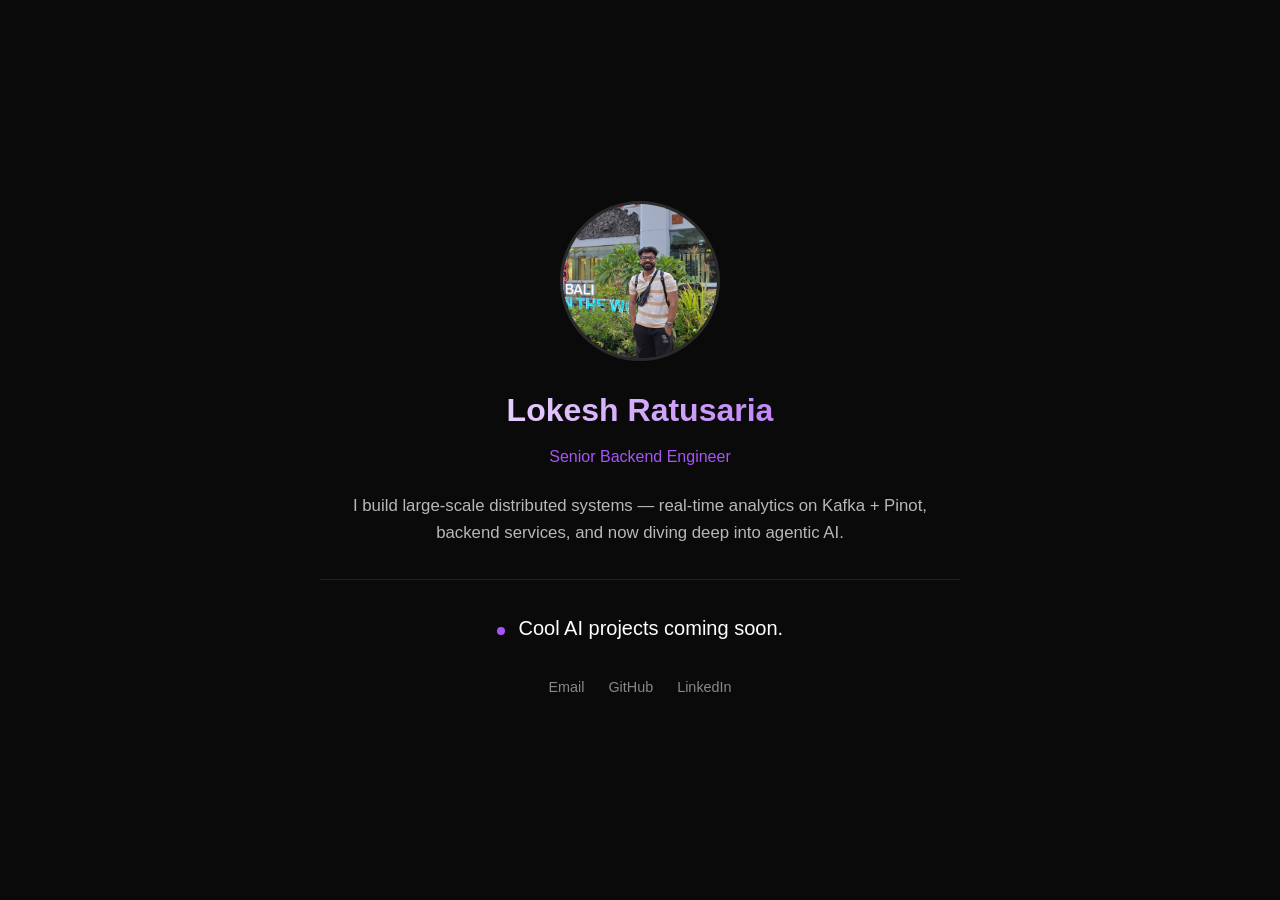
==== index.html @ 03af04ea "Introduction" ====
<!DOCTYPE html>
  <html lang="en">
  <head>
    <meta charset="UTF-8" />
    <meta name="viewport" content="width=device-width, initial-scale=1.0" />
    <title>Lokesh Ratusaria — thatsAI</title>
    <style>
      * { box-sizing: border-box; margin: 0; padding: 0; }
      body {
        font-family: -apple-system, BlinkMacSystemFont, "Segoe UI", sans-serif;
        background: #0a0a0a;
        color: #e8e8e8;
        min-height: 100vh;
        display: flex;
        align-items: center;
        justify-content: center;
        padding: 2rem;
        line-height: 1.6;
      }
      .container {
        max-width: 640px;
        text-align: center;
      }
      .photo {
        width: 160px;
        height: 160px;
        border-radius: 50%;
        object-fit: cover;
        border: 3px solid #2a2a2a;
        margin: 0 auto 1.5rem;
        display: block;
      }
      h1 {
        font-size: 2rem;
        font-weight: 600;
        margin-bottom: 0.5rem;  
        background: linear-gradient(90deg, #fff, #a855f7);
        -webkit-background-clip: text;
        -webkit-text-fill-color: transparent;
        background-clip: text;
      }
      .role {
        color: #a855f7;
        font-size: 1rem;
        margin-bottom: 1.5rem;
      }
      .bio {
        color: #b8b8b8;
        font-size: 1.05rem;
        margin-bottom: 2rem;
      }
      .tagline {
        font-size: 1.25rem;
        color: #fff;
        margin-top: 2rem;
        padding-top: 2rem;
        border-top: 1px solid #222;
      }
      .pulse { 
        display: inline-block;
        width: 8px;
        height: 8px;
        background: #a855f7;
        border-radius: 50%;
        margin-right: 8px;
        animation: pulse 1.5s ease-in-out infinite;
      }
      @keyframes pulse {
        0%, 100% { opacity: 1; transform: scale(1); }
        50% { opacity: 0.5; transform: scale(1.3); }
      }
      .links {
        margin-top: 2rem;
        display: flex;
        gap: 1.5rem;
        justify-content: center;
      }
      .links a {
        color: #888;
        text-decoration: none;
        font-size: 0.9rem;
        transition: color 0.2s;
      }
      .links a:hover { color: #a855f7; }
    </style>
  </head>
  <body>    
    <div class="container">
      <img src="photo.jpg" alt="Lokesh Ratusaria" class="photo" />
      <h1>Lokesh Ratusaria</h1>
      <p class="role">Senior Backend Engineer</p>
      <p class="bio">
        I build large-scale distributed systems — real-time analytics on Kafka + Pinot,
        backend services, and now diving deep into agentic AI.
      </p>
      <div class="tagline">
        <span class="pulse"></span>
        Cool AI projects coming soon.
      </div>
      <div class="links">
        <a href="mailto:lokeshr@thatsai.in">Email</a>
        <a href="https://github.com/Lokesh97" target="_blank">GitHub</a>
        <a href="https://www.linkedin.com/in/lokesh-r-373656133/" target="_blank">LinkedIn</a>
      </div>
    </div>
  </body>   
  </html>
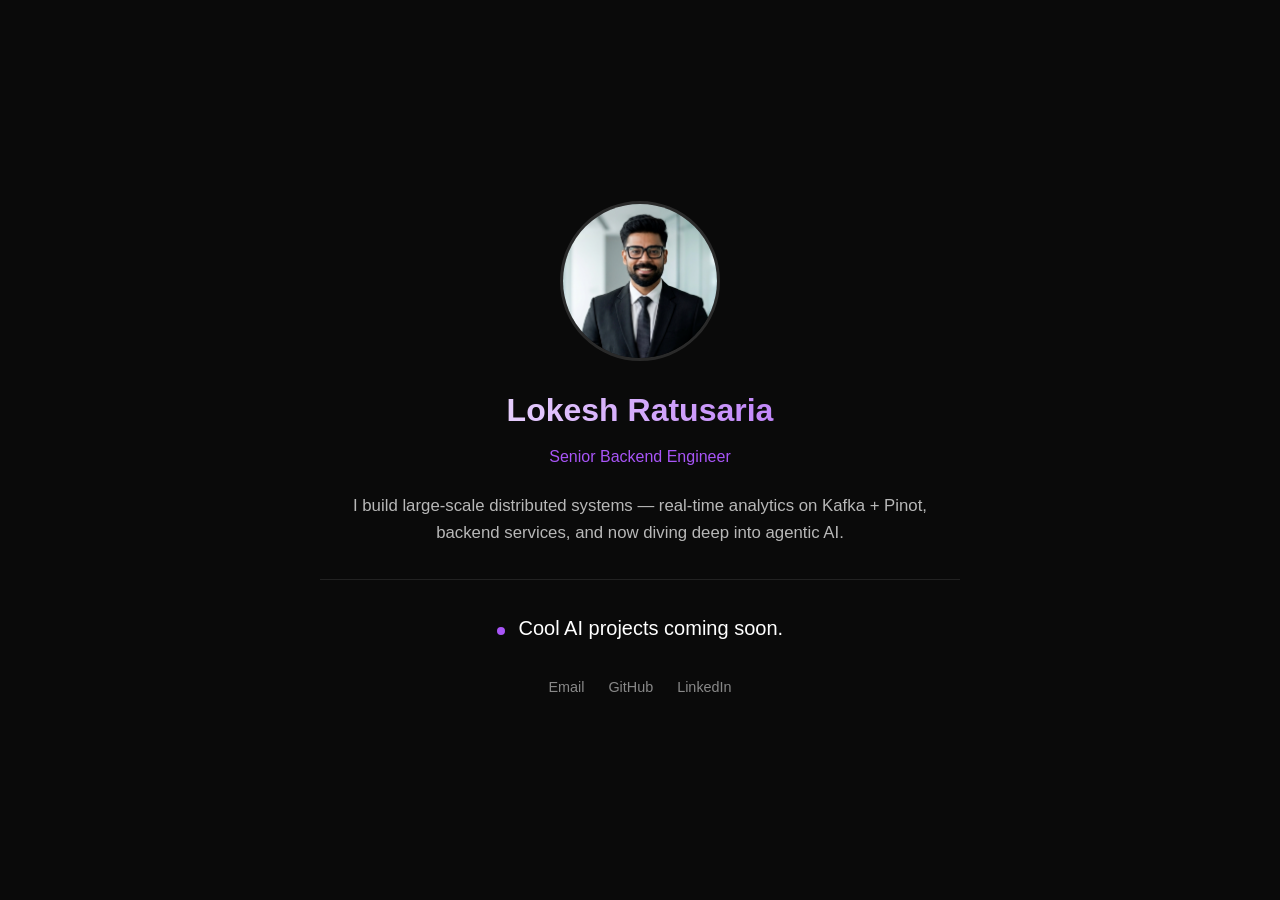
==== commit 8d2fc71d: "Updated profile pic and index file" ====
--- a/index.html
+++ b/index.html
@@ -86,7 +86,7 @@
   </head>
   <body>    
     <div class="container">
-      <img src="photo.jpg" alt="Lokesh Ratusaria" class="photo" />
+      <img src="photo.png" alt="Lokesh Ratusaria" class="photo" />
       <h1>Lokesh Ratusaria</h1>
       <p class="role">Senior Backend Engineer</p>
       <p class="bio">
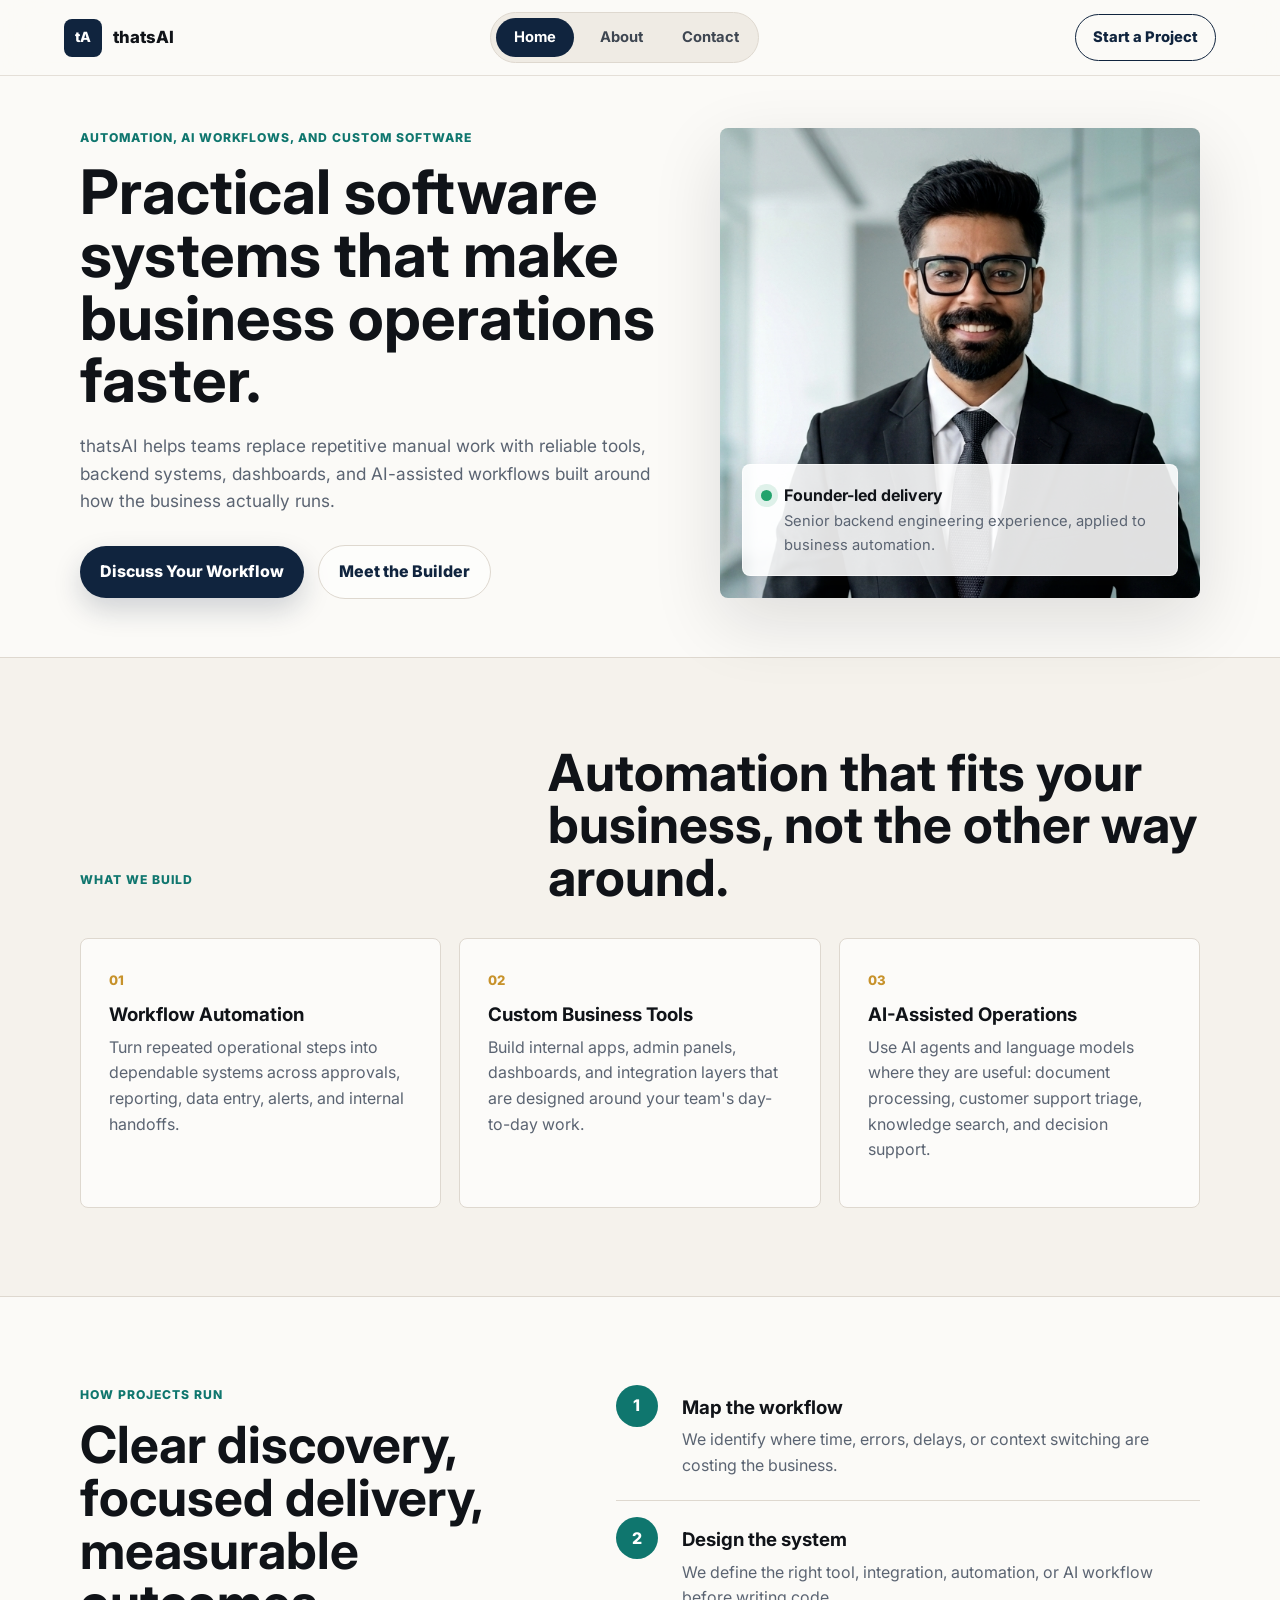
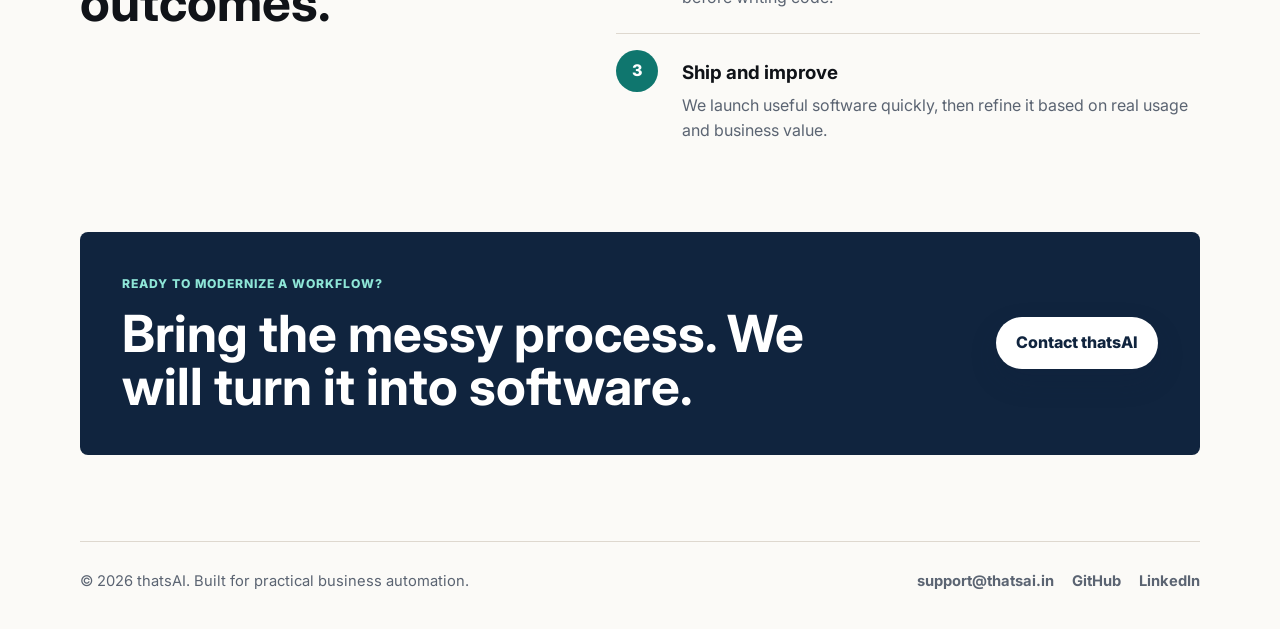
==== commit c11f1170: "Redesign site for software solutions business" ====
--- a/index.html
+++ b/index.html
@@ -1,107 +1,127 @@
 <!DOCTYPE html>
-  <html lang="en">
-  <head>
-    <meta charset="UTF-8" />
-    <meta name="viewport" content="width=device-width, initial-scale=1.0" />
-    <title>Lokesh Ratusaria — thatsAI</title>
-    <style>
-      * { box-sizing: border-box; margin: 0; padding: 0; }
-      body {
-        font-family: -apple-system, BlinkMacSystemFont, "Segoe UI", sans-serif;
-        background: #0a0a0a;
-        color: #e8e8e8;
-        min-height: 100vh;
-        display: flex;
-        align-items: center;
-        justify-content: center;
-        padding: 2rem;
-        line-height: 1.6;
-      }
-      .container {
-        max-width: 640px;
-        text-align: center;
-      }
-      .photo {
-        width: 160px;
-        height: 160px;
-        border-radius: 50%;
-        object-fit: cover;
-        border: 3px solid #2a2a2a;
-        margin: 0 auto 1.5rem;
-        display: block;
-      }
-      h1 {
-        font-size: 2rem;
-        font-weight: 600;
-        margin-bottom: 0.5rem;  
-        background: linear-gradient(90deg, #fff, #a855f7);
-        -webkit-background-clip: text;
-        -webkit-text-fill-color: transparent;
-        background-clip: text;
-      }
-      .role {
-        color: #a855f7;
-        font-size: 1rem;
-        margin-bottom: 1.5rem;
-      }
-      .bio {
-        color: #b8b8b8;
-        font-size: 1.05rem;
-        margin-bottom: 2rem;
-      }
-      .tagline {
-        font-size: 1.25rem;
-        color: #fff;
-        margin-top: 2rem;
-        padding-top: 2rem;
-        border-top: 1px solid #222;
-      }
-      .pulse { 
-        display: inline-block;
-        width: 8px;
-        height: 8px;
-        background: #a855f7;
-        border-radius: 50%;
-        margin-right: 8px;
-        animation: pulse 1.5s ease-in-out infinite;
-      }
-      @keyframes pulse {
-        0%, 100% { opacity: 1; transform: scale(1); }
-        50% { opacity: 0.5; transform: scale(1.3); }
-      }
-      .links {
-        margin-top: 2rem;
-        display: flex;
-        gap: 1.5rem;
-        justify-content: center;
-      }
-      .links a {
-        color: #888;
-        text-decoration: none;
-        font-size: 0.9rem;
-        transition: color 0.2s;
-      }
-      .links a:hover { color: #a855f7; }
-    </style>
-  </head>
-  <body>    
-    <div class="container">
-      <img src="photo.png" alt="Lokesh Ratusaria" class="photo" />
-      <h1>Lokesh Ratusaria</h1>
-      <p class="role">Senior Backend Engineer</p>
-      <p class="bio">
-        I build large-scale distributed systems — real-time analytics on Kafka + Pinot,
-        backend services, and now diving deep into agentic AI.
-      </p>
-      <div class="tagline">
-        <span class="pulse"></span>
-        Cool AI projects coming soon.
+<html lang="en">
+<head>
+  <meta charset="UTF-8" />
+  <meta name="viewport" content="width=device-width, initial-scale=1.0" />
+  <meta name="description" content="thatsAI builds automation systems, AI-assisted workflows, and custom software tools for growing businesses." />
+  <title>thatsAI | Automation and Software Solutions</title>
+  <link rel="preconnect" href="https://fonts.googleapis.com" />
+  <link rel="preconnect" href="https://fonts.gstatic.com" crossorigin />
+  <link href="https://fonts.googleapis.com/css2?family=Inter:wght@400;500;600;700;800&display=swap" rel="stylesheet" />
+  <link rel="stylesheet" href="styles.css" />
+</head>
+<body>
+  <header class="site-header">
+    <a class="brand" href="index.html" aria-label="thatsAI home">
+      <span class="brand-mark">tA</span>
+      <span>thatsAI</span>
+    </a>
+    <nav class="nav-links" aria-label="Primary navigation">
+      <a href="index.html" aria-current="page">Home</a>
+      <a href="about.html">About</a>
+      <a href="contact.html">Contact</a>
+    </nav>
+    <a class="header-cta" href="contact.html">Start a Project</a>
+  </header>
+
+  <main>
+    <section class="hero">
+      <div class="hero-copy">
+        <p class="eyebrow">Automation, AI workflows, and custom software</p>
+        <h1>Practical software systems that make business operations faster.</h1>
+        <p class="hero-text">
+          thatsAI helps teams replace repetitive manual work with reliable tools,
+          backend systems, dashboards, and AI-assisted workflows built around how
+          the business actually runs.
+        </p>
+        <div class="hero-actions">
+          <a class="button primary" href="contact.html">Discuss Your Workflow</a>
+          <a class="button secondary" href="about.html">Meet the Builder</a>
+        </div>
       </div>
-      <div class="links">
-        <a href="mailto:lokeshr@thatsai.in">Email</a>
-        <a href="https://github.com/Lokesh97" target="_blank">GitHub</a>
-        <a href="https://www.linkedin.com/in/lokesh-r-373656133/" target="_blank">LinkedIn</a>
+
+      <div class="hero-visual" aria-label="Professional portrait of Lokesh Ratusaria">
+        <img src="photo.png" alt="Lokesh Ratusaria" />
+        <div class="signal-panel">
+          <span class="status-dot"></span>
+          <div>
+            <strong>Founder-led delivery</strong>
+            <span>Senior backend engineering experience, applied to business automation.</span>
+          </div>
+        </div>
       </div>
+    </section>
+
+    <section class="section band">
+      <div class="section-heading">
+        <p class="eyebrow">What we build</p>
+        <h2>Automation that fits your business, not the other way around.</h2>
+      </div>
+      <div class="service-grid">
+        <article class="service-card">
+          <span class="service-number">01</span>
+          <h3>Workflow Automation</h3>
+          <p>Turn repeated operational steps into dependable systems across approvals, reporting, data entry, alerts, and internal handoffs.</p>
+        </article>
+        <article class="service-card">
+          <span class="service-number">02</span>
+          <h3>Custom Business Tools</h3>
+          <p>Build internal apps, admin panels, dashboards, and integration layers that are designed around your team&apos;s day-to-day work.</p>
+        </article>
+        <article class="service-card">
+          <span class="service-number">03</span>
+          <h3>AI-Assisted Operations</h3>
+          <p>Use AI agents and language models where they are useful: document processing, customer support triage, knowledge search, and decision support.</p>
+        </article>
+      </div>
+    </section>
+
+    <section class="section split">
+      <div>
+        <p class="eyebrow">How projects run</p>
+        <h2>Clear discovery, focused delivery, measurable outcomes.</h2>
+      </div>
+      <div class="process-list">
+        <article>
+          <span>1</span>
+          <div>
+            <h3>Map the workflow</h3>
+            <p>We identify where time, errors, delays, or context switching are costing the business.</p>
+          </div>
+        </article>
+        <article>
+          <span>2</span>
+          <div>
+            <h3>Design the system</h3>
+            <p>We define the right tool, integration, automation, or AI workflow before writing code.</p>
+          </div>
+        </article>
+        <article>
+          <span>3</span>
+          <div>
+            <h3>Ship and improve</h3>
+            <p>We launch useful software quickly, then refine it based on real usage and business value.</p>
+          </div>
+        </article>
+      </div>
+    </section>
+
+    <section class="cta-section">
+      <div>
+        <p class="eyebrow">Ready to modernize a workflow?</p>
+        <h2>Bring the messy process. We will turn it into software.</h2>
+      </div>
+      <a class="button primary light" href="contact.html">Contact thatsAI</a>
+    </section>
+  </main>
+
+  <footer class="site-footer">
+    <span>&copy; 2026 thatsAI. Built for practical business automation.</span>
+    <div>
+      <a href="mailto:support@thatsai.in">support@thatsai.in</a>
+      <a href="https://github.com/Lokesh97" target="_blank" rel="noreferrer">GitHub</a>
+      <a href="https://www.linkedin.com/in/lokesh-r-373656133/" target="_blank" rel="noreferrer">LinkedIn</a>
     </div>
-  </body>   
-  </html>+  </footer>
+</body>
+</html>
--- a/styles.css
+++ b/styles.css
@@ -0,0 +1,597 @@
+:root {
+  --ink: #101318;
+  --muted: #5b6472;
+  --soft: #f5f2ec;
+  --paper: #fbfaf7;
+  --line: #ded8cf;
+  --navy: #10243e;
+  --teal: #0f766e;
+  --green: #23a36d;
+  --gold: #c7922b;
+  --white: #ffffff;
+  --shadow: 0 24px 70px rgba(16, 19, 24, 0.12);
+}
+
+* {
+  box-sizing: border-box;
+}
+
+body {
+  margin: 0;
+  font-family: "Inter", -apple-system, BlinkMacSystemFont, "Segoe UI", sans-serif;
+  color: var(--ink);
+  background: var(--paper);
+  line-height: 1.6;
+}
+
+a {
+  color: inherit;
+}
+
+.site-header {
+  position: sticky;
+  top: 0;
+  z-index: 10;
+  display: flex;
+  align-items: center;
+  justify-content: space-between;
+  gap: 24px;
+  min-height: 76px;
+  padding: 0 5vw;
+  background: rgba(251, 250, 247, 0.9);
+  border-bottom: 1px solid rgba(222, 216, 207, 0.78);
+  backdrop-filter: blur(18px);
+}
+
+.brand,
+.nav-links,
+.hero-actions,
+.site-footer div {
+  display: flex;
+  align-items: center;
+}
+
+.brand {
+  gap: 11px;
+  font-size: 1.05rem;
+  font-weight: 800;
+  text-decoration: none;
+  letter-spacing: 0;
+}
+
+.brand-mark {
+  display: inline-grid;
+  width: 38px;
+  height: 38px;
+  place-items: center;
+  border-radius: 8px;
+  color: var(--white);
+  background: var(--navy);
+  font-size: 0.88rem;
+  font-weight: 800;
+}
+
+.nav-links {
+  gap: 8px;
+  padding: 5px;
+  background: #efebe4;
+  border: 1px solid var(--line);
+  border-radius: 999px;
+}
+
+.nav-links a,
+.header-cta,
+.button,
+.site-footer a {
+  text-decoration: none;
+}
+
+.nav-links a {
+  min-width: 78px;
+  padding: 8px 14px;
+  border-radius: 999px;
+  color: #3e4651;
+  font-size: 0.92rem;
+  font-weight: 700;
+  text-align: center;
+}
+
+.nav-links a[aria-current="page"] {
+  color: var(--white);
+  background: var(--navy);
+}
+
+.header-cta {
+  padding: 11px 17px;
+  border: 1px solid var(--navy);
+  border-radius: 999px;
+  color: var(--navy);
+  font-size: 0.92rem;
+  font-weight: 800;
+}
+
+.hero,
+.page-hero,
+.section,
+.cta-section,
+.site-footer {
+  width: min(1120px, 90vw);
+  margin: 0 auto;
+}
+
+.hero {
+  display: grid;
+  grid-template-columns: minmax(0, 1.1fr) minmax(340px, 0.9fr);
+  gap: 54px;
+  align-items: center;
+  padding: 52px 0 58px;
+}
+
+.hero-copy h1,
+.page-hero h1 {
+  max-width: 780px;
+  margin: 0;
+  font-size: clamp(2.7rem, 4.8vw, 4.05rem);
+  line-height: 1.02;
+  letter-spacing: 0;
+}
+
+.eyebrow {
+  margin: 0 0 14px;
+  color: var(--teal);
+  font-size: 0.76rem;
+  font-weight: 800;
+  letter-spacing: 0.08em;
+  text-transform: uppercase;
+}
+
+.hero-text,
+.page-hero p,
+.rich-copy p {
+  max-width: 670px;
+  color: var(--muted);
+  font-size: 1.08rem;
+}
+
+.hero-text {
+  margin: 20px 0 0;
+}
+
+.hero-actions {
+  flex-wrap: wrap;
+  gap: 14px;
+  margin-top: 30px;
+}
+
+.button {
+  display: inline-flex;
+  align-items: center;
+  justify-content: center;
+  min-height: 48px;
+  padding: 13px 20px;
+  border-radius: 999px;
+  font-weight: 800;
+}
+
+.button.primary {
+  color: var(--white);
+  background: var(--navy);
+  box-shadow: 0 12px 28px rgba(16, 36, 62, 0.18);
+}
+
+.button.primary.light {
+  color: var(--navy);
+  background: var(--white);
+}
+
+.button.secondary {
+  color: var(--navy);
+  border: 1px solid var(--line);
+  background: rgba(255, 255, 255, 0.48);
+}
+
+.hero-visual {
+  position: relative;
+  min-height: 470px;
+  overflow: hidden;
+  border-radius: 8px;
+  background: var(--soft);
+  box-shadow: var(--shadow);
+}
+
+.hero-visual img {
+  width: 100%;
+  height: 100%;
+  min-height: 470px;
+  object-fit: cover;
+  object-position: center top;
+  display: block;
+}
+
+.signal-panel,
+.contact-panel {
+  border: 1px solid rgba(255, 255, 255, 0.58);
+  border-radius: 8px;
+  background: rgba(255, 255, 255, 0.88);
+  box-shadow: 0 18px 40px rgba(16, 19, 24, 0.16);
+}
+
+.signal-panel {
+  position: absolute;
+  right: 22px;
+  bottom: 22px;
+  left: 22px;
+  display: flex;
+  gap: 12px;
+  align-items: flex-start;
+  padding: 18px;
+}
+
+.signal-panel strong,
+.signal-panel span {
+  display: block;
+}
+
+.signal-panel strong {
+  margin-bottom: 2px;
+}
+
+.signal-panel span {
+  color: var(--muted);
+  font-size: 0.92rem;
+}
+
+.status-dot {
+  flex: 0 0 auto;
+  width: 11px;
+  height: 11px;
+  margin-top: 7px;
+  border-radius: 999px;
+  background: var(--green);
+  box-shadow: 0 0 0 6px rgba(35, 163, 109, 0.14);
+}
+
+.section {
+  padding: 88px 0;
+}
+
+.band {
+  width: 100%;
+  max-width: none;
+  padding-right: 5vw;
+  padding-left: 5vw;
+  background: var(--soft);
+  border-top: 1px solid var(--line);
+  border-bottom: 1px solid var(--line);
+}
+
+.band > * {
+  width: min(1120px, 100%);
+  margin-right: auto;
+  margin-left: auto;
+}
+
+.section-heading {
+  display: grid;
+  grid-template-columns: 0.8fr 1.2fr;
+  gap: 34px;
+  align-items: end;
+  margin-bottom: 34px;
+}
+
+.section-heading h2,
+.split h2,
+.cta-section h2 {
+  margin: 0;
+  font-size: clamp(2rem, 4vw, 3.45rem);
+  line-height: 1.03;
+  letter-spacing: 0;
+}
+
+.service-grid,
+.values-grid,
+.contact-grid {
+  display: grid;
+  gap: 18px;
+}
+
+.service-grid {
+  grid-template-columns: repeat(3, minmax(0, 1fr));
+}
+
+.service-card,
+.values-grid article,
+.contact-card {
+  border: 1px solid var(--line);
+  border-radius: 8px;
+  background: rgba(255, 255, 255, 0.72);
+}
+
+.service-card {
+  min-height: 270px;
+  padding: 28px;
+}
+
+.service-number {
+  color: var(--gold);
+  font-size: 0.82rem;
+  font-weight: 800;
+}
+
+.service-card h3,
+.values-grid h3,
+.contact-card h2,
+.process-list h3 {
+  margin: 12px 0 8px;
+  line-height: 1.2;
+}
+
+.service-card p,
+.values-grid p,
+.contact-card li,
+.process-list p {
+  color: var(--muted);
+}
+
+.service-card p,
+.values-grid p,
+.process-list p {
+  margin: 0;
+}
+
+.split {
+  display: grid;
+  grid-template-columns: 0.9fr 1.1fr;
+  gap: 58px;
+  align-items: start;
+}
+
+.process-list {
+  display: grid;
+  gap: 16px;
+}
+
+.process-list article {
+  display: grid;
+  grid-template-columns: 48px 1fr;
+  gap: 18px;
+  padding-bottom: 22px;
+  border-bottom: 1px solid var(--line);
+}
+
+.process-list article:last-child {
+  padding-bottom: 0;
+  border-bottom: 0;
+}
+
+.process-list article > span {
+  display: grid;
+  width: 42px;
+  height: 42px;
+  place-items: center;
+  border-radius: 50%;
+  color: var(--white);
+  background: var(--teal);
+  font-weight: 800;
+}
+
+.cta-section {
+  display: flex;
+  align-items: center;
+  justify-content: space-between;
+  gap: 34px;
+  margin-bottom: 86px;
+  padding: 42px;
+  border-radius: 8px;
+  color: var(--white);
+  background: var(--navy);
+}
+
+.cta-section .eyebrow {
+  color: #8ee6d7;
+}
+
+.cta-section h2 {
+  max-width: 760px;
+}
+
+.site-footer {
+  display: flex;
+  align-items: center;
+  justify-content: space-between;
+  gap: 24px;
+  padding: 28px 0 36px;
+  color: var(--muted);
+  border-top: 1px solid var(--line);
+  font-size: 0.92rem;
+}
+
+.site-footer div {
+  flex-wrap: wrap;
+  gap: 18px;
+}
+
+.site-footer a {
+  font-weight: 700;
+}
+
+.page-hero {
+  display: grid;
+  grid-template-columns: minmax(0, 1.18fr) minmax(280px, 0.82fr);
+  gap: 46px;
+  align-items: center;
+  padding: 82px 0 74px;
+}
+
+.page-hero h1 {
+  font-size: clamp(2.5rem, 6vw, 5rem);
+}
+
+.portrait-card {
+  width: 100%;
+  aspect-ratio: 4 / 4.35;
+  object-fit: cover;
+  object-position: center top;
+  border-radius: 8px;
+  box-shadow: var(--shadow);
+}
+
+.rich-copy p {
+  margin-top: 0;
+}
+
+.values-grid {
+  grid-template-columns: repeat(4, minmax(0, 1fr));
+}
+
+.values-grid article {
+  padding: 24px;
+}
+
+.contact-hero {
+  grid-template-columns: minmax(0, 1fr) 380px;
+}
+
+.contact-panel {
+  padding: 28px;
+  background: var(--white);
+}
+
+.contact-panel h2 {
+  margin: 14px 0 10px;
+}
+
+.contact-panel a {
+  color: var(--teal);
+  font-weight: 800;
+}
+
+.contact-panel p {
+  margin-bottom: 0;
+  font-size: 0.98rem;
+}
+
+.contact-grid {
+  grid-template-columns: repeat(2, minmax(0, 1fr));
+}
+
+.contact-card {
+  padding: 30px;
+}
+
+.contact-card ul {
+  margin: 16px 0 0;
+  padding-left: 20px;
+}
+
+.contact-card li + li {
+  margin-top: 10px;
+}
+
+@media (max-width: 900px) {
+  .site-header {
+    position: static;
+    flex-wrap: wrap;
+    justify-content: center;
+    padding-top: 16px;
+    padding-bottom: 16px;
+  }
+
+  .brand {
+    width: 100%;
+    justify-content: center;
+  }
+
+  .header-cta {
+    display: none;
+  }
+
+  .hero,
+  .page-hero,
+  .split,
+  .section-heading,
+  .contact-hero {
+    grid-template-columns: 1fr;
+  }
+
+  .hero {
+    min-height: 0;
+    padding-top: 48px;
+  }
+
+  .hero-visual,
+  .hero-visual img {
+    min-height: 460px;
+  }
+
+  .service-grid,
+  .values-grid,
+  .contact-grid {
+    grid-template-columns: 1fr;
+  }
+
+  .cta-section,
+  .site-footer {
+    align-items: flex-start;
+    flex-direction: column;
+  }
+}
+
+@media (max-width: 560px) {
+  .site-header {
+    gap: 14px;
+  }
+
+  .nav-links {
+    width: 100%;
+    justify-content: space-between;
+    gap: 4px;
+  }
+
+  .nav-links a {
+    min-width: 0;
+    flex: 1;
+    padding-right: 8px;
+    padding-left: 8px;
+  }
+
+  .hero,
+  .page-hero,
+  .section {
+    width: min(100% - 34px, 1120px);
+  }
+
+  .hero-copy h1,
+  .page-hero h1 {
+    font-size: 2.55rem;
+  }
+
+  .hero-visual,
+  .hero-visual img {
+    min-height: 390px;
+  }
+
+  .hero-actions,
+  .hero-actions .button,
+  .cta-section .button {
+    width: 100%;
+  }
+
+  .signal-panel {
+    right: 14px;
+    bottom: 14px;
+    left: 14px;
+  }
+
+  .band {
+    padding-right: 17px;
+    padding-left: 17px;
+  }
+
+  .service-card,
+  .values-grid article,
+  .contact-card,
+  .cta-section {
+    padding: 24px;
+  }
+}
